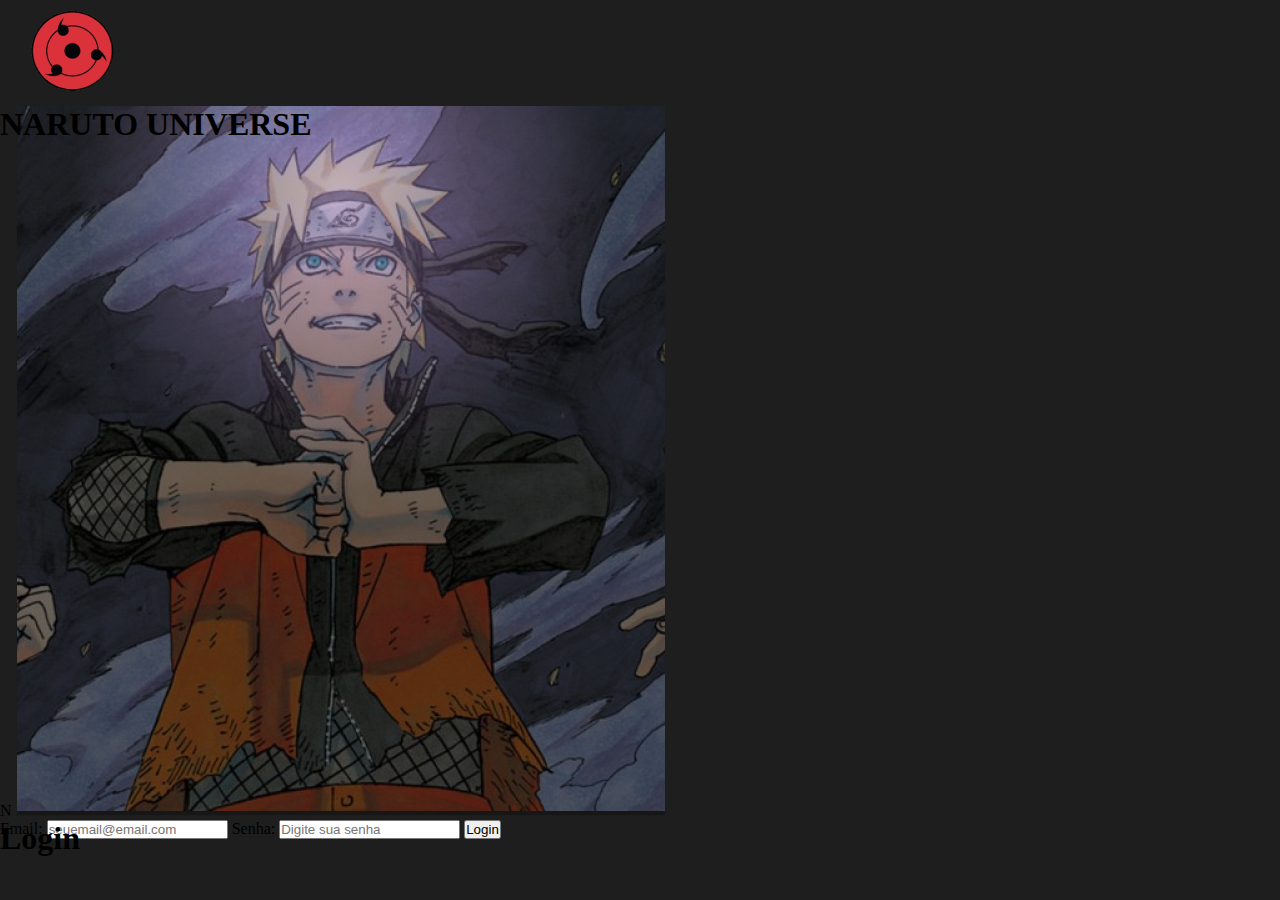
==== pages/login.html @ 52004391 "salvei o arquivo" ====
<!DOCTYPE html>
<html lang="en">
<head>
    <meta charset="UTF-8">
    <meta http-equiv="X-UA-Compatible" content="IE=edge">
    <meta name="viewport" content="width=device-width, initial-scale=1.0">
    <link rel="stylesheet" href="../css/style.css">
    <title>Projeto Naruto Universe</title>
</head>
<body>
   
    <main class="form-box">
        <nav class="navbar container">
            <a href="../index.html">
                <img src="../images/Sharigan-nav-bar.png" alt="Sharigan-home-page">
            </a>
        </nav>
        <div class="form-img"> 
            <h1>NARUTO UNIVERSE</h1>N
            <img src="../images/Login-form.png" alt="imagem-naruto">   
        </div>
             
        <form class="form-login">
            <div class="form"></div>
            <h1>Login</h1>
            <label for="email">Email:</label>
            <input type="text" name="user" id="user" placeholder="seuemail@email.com">
            <label type="password">Senha:</label>
            <input type="text" name="password" id="password" placeholder="Digite sua senha">
            <button class="btn" id="login">Login</button>
        </form>
    </main>

    <script src="../js/login.js" type="module"></script>
</body>
</html>
---- css/style.css ----
:root{
    --yellow-light: #FECA12;
    --orange-400: #F97316; 
    --yellow-dark: #FCBA21;
    --purple: #A973C2;
    --gray-light: #C6B6B6;
    --btn: #D9D9D9;
    --red: #C00505;
    --black: #000;
    --white: #fff;
    --body: #1e1e1e;
}


*{
    padding: 0;
    margin: 0;
    box-sizing: border-box;
}

body{
    background-color: var(--body);
}
.navbar{
    display: flex;
    justify-content: space-between;
    align-items: center;
    padding: 10px 30px;
    font-family: "Nunito", sans-serif;
}

.navbar-nav{
    display: flex;
    list-style: none;
}

.navbar-item{
    padding: 20px;
}

.nav-item .nav-link{
    margin: 0 37.5px 0 0;
    text-decoration: none;
    color: var(--white);
    font-size: 44px;
}

.nav-link{
    font-size: 22px;
    color: var(--white);
    list-style: none;
    text-decoration: none;
}
.nav-link.cadastro{
    padding: 10px 30x;
    background-color: var(--yellow-dark);
    border-radius: 81px;
    font-size: 0.75rem;
    font-weight: 700;
    margin: 0px;
    padding: 9px 18px;
    text-decoration: none;
    font-size: 22px;
    color: var(--black);
}

.nav-link.cadastro:hover{
    background-color: var(--yellow-light);
    color:#A973C2;
}

.hero{
    display: flex;
    justify-content: center;
    align-items: center;
    margin-top: 1rem;
    background: url("../images/header.png");
    background-size: cover;
    width: 100%;
    height:  373px;
}

.container{
    position: relative;
}


  
h1{
    position: absolute;
    font-size: 32px;
}
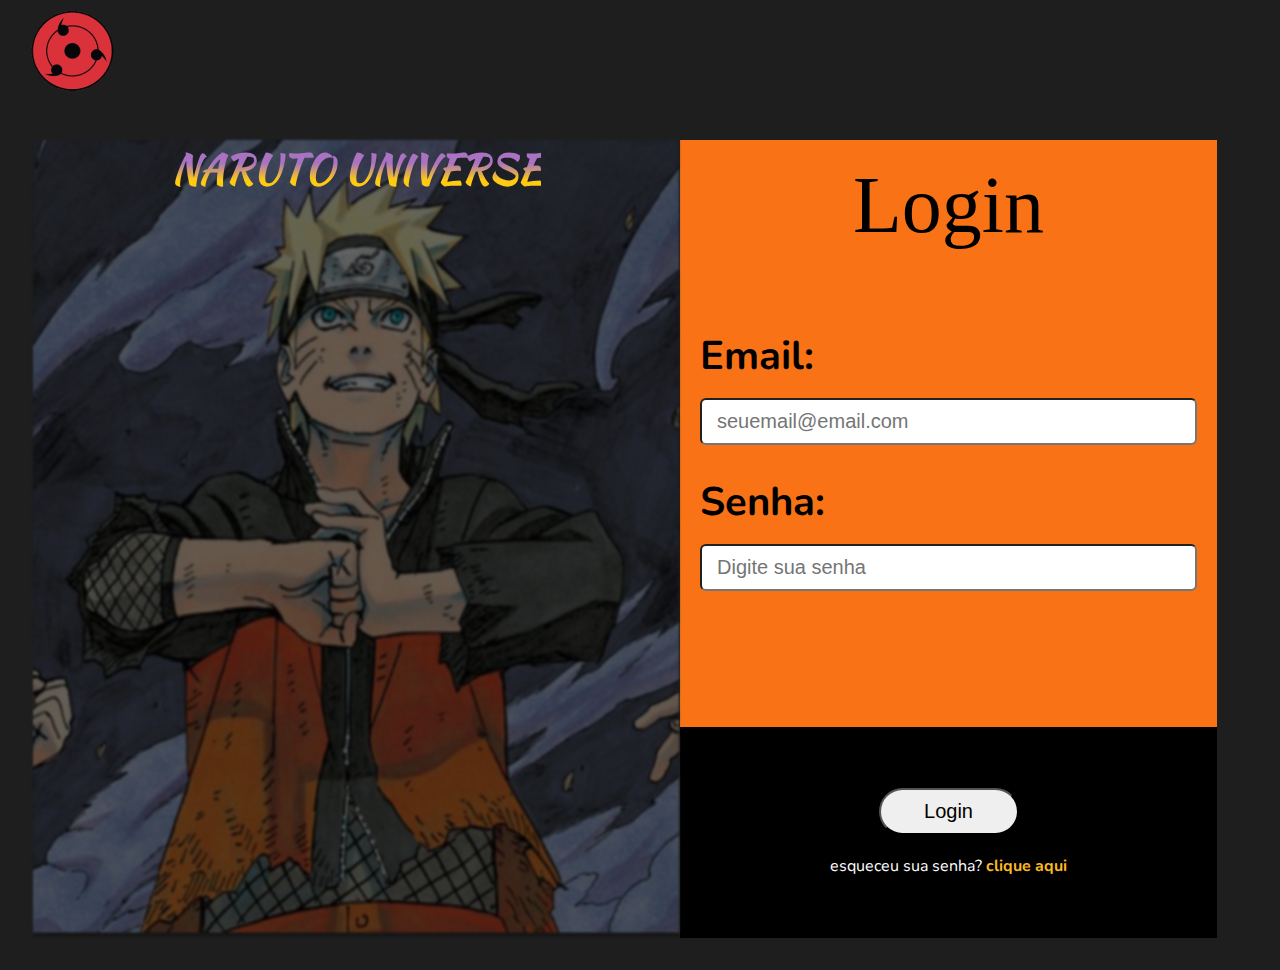
==== commit a2cd3358: "Terminei o Home e falta terminar o btn no Login" ====
--- a/pages/login.html
+++ b/pages/login.html
@@ -5,6 +5,12 @@
     <meta http-equiv="X-UA-Compatible" content="IE=edge">
     <meta name="viewport" content="width=device-width, initial-scale=1.0">
     <link rel="stylesheet" href="../css/style.css">
+    <link rel="preconnect" href="https://fonts.googleapis.com">
+    <link rel="preconnect" href="https://fonts.gstatic.com" crossorigin>
+    <link href="https://fonts.googleapis.com/css2?family=Kaushan+Script&display=swap" rel="stylesheet">
+    <link rel="preconnect" href="https://fonts.googleapis.com">
+    <link rel="preconnect" href="https://fonts.gstatic.com" crossorigin>
+    <link href="https://fonts.googleapis.com/css2?family=Nunito:ital,wght@0,200..1000;1,200..1000&display=swap" rel="stylesheet">
     <title>Projeto Naruto Universe</title>
 </head>
 <body>
@@ -16,21 +22,29 @@
             </a>
         </nav>
         <div class="form-img"> 
-            <h1>NARUTO UNIVERSE</h1>N
+            <div class="box"> 
+            <h1 class="nameProject">NARUTO UNIVERSE</h1>
             <img src="../images/Login-form.png" alt="imagem-naruto">   
         </div>
              
         <form class="form-login">
-            <div class="form"></div>
-            <h1>Login</h1>
+            <div class="Login">
+            <p class="Login-right">Login</p>
+        </div>
+            <div class="form-right"> 
             <label for="email">Email:</label>
-            <input type="text" name="user" id="user" placeholder="seuemail@email.com">
-            <label type="password">Senha:</label>
-            <input type="text" name="password" id="password" placeholder="Digite sua senha">
+            <input class="input" type="text" name="user" id="user" placeholder="seuemail@email.com">
+            <label for="password">Senha:</label>
+            <input class="input" type="password" name="password" id="password" placeholder="Digite sua senha">
+        </div>
+         <div class="btn-div">
             <button class="btn" id="login">Login</button>
+            <p> esqueceu sua senha? <strong>clique aqui </strong></p>
+        </div>
         </form>
+    </div>
     </main>
 
     <script src="../js/login.js" type="module"></script>
 </body>
-</html>+</html>
--- a/css/style.css
+++ b/css/style.css
@@ -11,7 +11,6 @@
     --body: #1e1e1e;
 }
 
-
 *{
     padding: 0;
     margin: 0;
@@ -21,6 +20,7 @@
 body{
     background-color: var(--body);
 }
+
 .navbar{
     display: flex;
     justify-content: space-between;
@@ -51,6 +51,7 @@
     list-style: none;
     text-decoration: none;
 }
+
 .nav-link.cadastro{
     padding: 10px 30x;
     background-color: var(--yellow-dark);
@@ -70,23 +71,164 @@
 }
 
 .hero{
+    position: relative;
     display: flex;
     justify-content: center;
     align-items: center;
     margin-top: 1rem;
-    background: url("../images/header.png");
-    background-size: cover;
     width: 100%;
-    height:  373px;
-}
-
-.container{
+    height: 373px;
+    overflow: hidden;
+}
+
+.hero img{
+    filter: brightness(40%) blur(4px) ;
+    width: 100%;
+    height: 100%;
+    object-fit: cover;
+    
+}
+
+.hero::before {
+    content: '';
+    position: absolute;
+    top: 0;
+    left: 0;
+    width: 100%;
+    height: 100%;
+    background: linear-gradient(to right, rgba(169, 115, 194, 0.315) 0%, rgba(254, 203, 18, 0.308) 100%);
+    z-index: 1; 
+}
+
+
+.container{ 
     position: relative;
 }
 
-
-  
+.logo-footer{
+    display: flex;
+    justify-content: center;
+    align-items: center;
+    margin-top: 57px;
+}
+
 h1{
     position: absolute;
-    font-size: 32px;
-}
+    font-size: 40px;
+    background: #A973C2;
+    background: linear-gradient(to bottom, #A973C2 40%, #fecb12 69%);
+    -webkit-background-clip: text;
+    -webkit-text-fill-color: transparent;
+    font-family: "Kaushan Script";
+}
+
+
+.form-img{
+    display: flex;
+    justify-content: left;
+    align-items: left;
+    padding: 2rem;
+
+}
+
+.nameProject{
+    z-index: 1;
+    font-family: "Kaushan Script";
+}
+.box{
+    display: flex;
+    justify-content: center;
+    
+}
+.box img{
+    width: 648px;
+    filter: brightness(40%) blur(1px);
+}
+
+.form-login {
+    right: 0;
+    top: 0;
+    width: 537px; 
+    box-sizing: border-box;
+    background-color: var(--orange-400);
+    display: flex;
+    flex-direction: column;
+    color:#000;
+    
+}
+
+
+
+  .Login-right{
+    font-size: 80px;
+    color:#000;
+    padding-top: 20px;
+
+}
+.Login{
+    display: flex;
+    align-items: center;
+    justify-content: center;
+    flex-direction: column;   
+}
+.btn-div{
+    background-color: #000;
+    display: flex;
+    justify-content: center;
+    align-items: center;
+    height: 211px;
+    flex-direction: column;
+    font-family: "Nunito";
+    margin-top: 116px;
+    width:100%;
+}
+
+
+.form-right{
+    display: flex;
+    flex-direction: column;
+    margin-top: 3rem;
+    font-size: 40px;
+    font-family: "Nunito";
+    font-weight: bolder;
+}
+
+.input{
+    height: 47px;
+    font-size: 20px;
+    padding-left: 15px;
+    border-radius: 6px;
+    width: auto;
+}
+
+.form-right {
+    margin-bottom: 20px; /* Adiciona um espaçamento de 20 pixels na parte inferior de .form-right */
+}
+
+.form-right label{
+    padding-bottom: 15px;
+    padding-left: 20px;
+    padding-top: 30px;
+}
+.form-right input{
+    margin-bottom: 25px;
+    margin: 0px 20px;
+}
+
+.btn{
+    border-radius: 32px;
+    line-height: normal;
+    width: 140px;
+    font-size: 20px;
+    height: 47px;
+}
+
+.btn-div p{
+    color:white;
+    text-align:center;
+    padding-top: 20px;
+}
+
+.btn-div strong{
+    color: var(--yellow-dark);
+}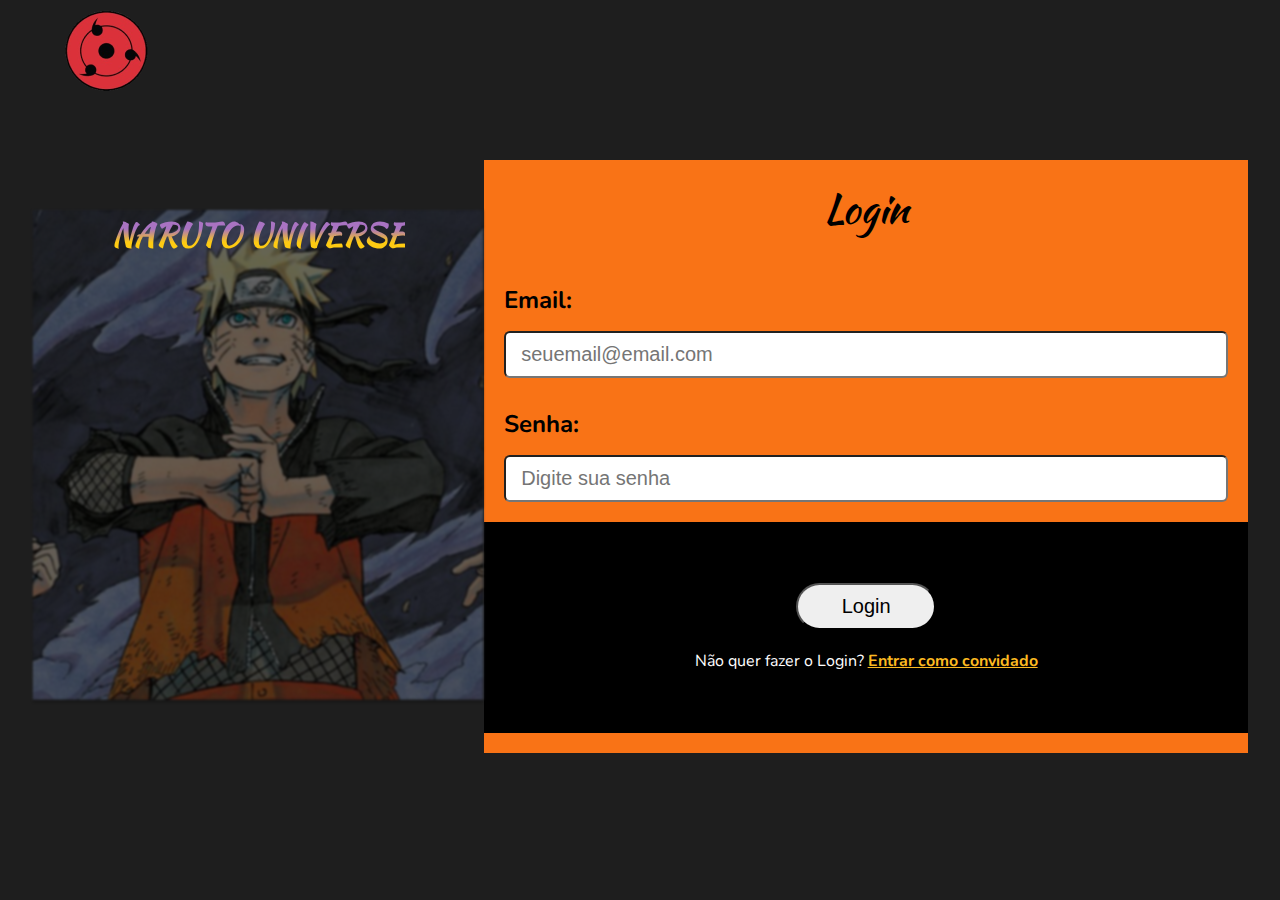
==== commit e8d846fd: "Terminei a parte de responsividade alinhei os erros falta colocar o click no character" ====
--- a/pages/login.html
+++ b/pages/login.html
@@ -39,7 +39,8 @@
         </div>
          <div class="btn-div">
             <button class="btn" id="login">Login</button>
-            <p> esqueceu sua senha? <strong>clique aqui </strong></p>
+            <p> Não quer fazer o Login? 
+                <a href="../index.html">  <strong> Entrar como convidado </strong> </a></p>
         </div>
         </form>
     </div>
--- a/css/style.css
+++ b/css/style.css
@@ -1,6 +1,6 @@
-:root{
+:root {
     --yellow-light: #FECA12;
-    --orange-400: #F97316; 
+    --orange-400: #F97316;
     --yellow-dark: #FCBA21;
     --purple: #A973C2;
     --gray-light: #C6B6B6;
@@ -11,110 +11,102 @@
     --body: #1e1e1e;
 }
 
-*{
+* {
     padding: 0;
     margin: 0;
     box-sizing: border-box;
 }
 
-body{
+body {
     background-color: var(--body);
-}
-
-.navbar{
+    font-family: "Nunito", sans-serif;
+}
+
+.navbar {
     display: flex;
     justify-content: space-between;
     align-items: center;
-    padding: 10px 30px;
-    font-family: "Nunito", sans-serif;
-}
-
-.navbar-nav{
+    padding: 10px 5%;
+}
+
+.navbar-nav {
     display: flex;
     list-style: none;
 }
 
-.navbar-item{
+.navbar-item {
     padding: 20px;
 }
 
-.nav-item .nav-link{
-    margin: 0 37.5px 0 0;
-    text-decoration: none;
+.nav-item .nav-link {
+    margin: 0 15px 0 0;   text-decoration: none;
     color: var(--white);
-    font-size: 44px;
-}
-
-.nav-link{
-    font-size: 22px;
+    font-size: 24px; 
+}
+
+.nav-link {
+    font-size: 18px; 
     color: var(--white);
     list-style: none;
     text-decoration: none;
 }
 
-.nav-link.cadastro{
-    padding: 10px 30x;
+.nav-link.cadastro {
+    padding: 10px 20px;   
+    font-size: 18px; 
+    background-color: var(--yellow-light);
+    border-radius: 30px;
+    color: var(--black);
+}
+
+.nav-link.cadastro:hover {
     background-color: var(--yellow-dark);
-    border-radius: 81px;
-    font-size: 0.75rem;
-    font-weight: 700;
-    margin: 0px;
-    padding: 9px 18px;
-    text-decoration: none;
-    font-size: 22px;
-    color: var(--black);
-}
-
-.nav-link.cadastro:hover{
-    background-color: var(--yellow-light);
-    color:#A973C2;
-}
-
-.hero{
+    color: #000000;
+    border: 2px solid #A973C2; 
+}
+
+.form-right input:hover,
+.form-right input:focus {
+    border: 2px solid var(--yellow-dark); 
+}
+
+.btn-div{
+    height: 100%;
+}
+.btn:hover{
+    background-color: var(--gray-light);
+}
+
+.hero {
     position: relative;
     display: flex;
     justify-content: center;
     align-items: center;
     margin-top: 1rem;
     width: 100%;
-    height: 373px;
-    overflow: hidden;
-}
-
-.hero img{
-    filter: brightness(40%) blur(4px) ;
+    height: 250px;   overflow: hidden;
+}
+
+.hero img {
+    filter: brightness(40%) blur(4px);
     width: 100%;
     height: 100%;
     object-fit: cover;
-    
-}
-
-.hero::before {
-    content: '';
+}
+
+.container {
+    position: relative;
+}
+
+.logo-footer {
+    display: flex;
+    justify-content: center;
+    align-items: center;
+    margin-top: 20px;   margin-bottom: 20px; 
+}
+h1 {
     position: absolute;
-    top: 0;
-    left: 0;
-    width: 100%;
-    height: 100%;
-    background: linear-gradient(to right, rgba(169, 115, 194, 0.315) 0%, rgba(254, 203, 18, 0.308) 100%);
-    z-index: 1; 
-}
-
-
-.container{ 
-    position: relative;
-}
-
-.logo-footer{
-    display: flex;
-    justify-content: center;
-    align-items: center;
-    margin-top: 57px;
-}
-
-h1{
-    position: absolute;
-    font-size: 40px;
+    font-size: 32px; 
     background: #A973C2;
     background: linear-gradient(to bottom, #A973C2 40%, #fecb12 69%);
     -webkit-background-clip: text;
@@ -122,56 +114,52 @@
     font-family: "Kaushan Script";
 }
 
-
-.form-img{
-    display: flex;
-    justify-content: left;
-    align-items: left;
+.form-img {
+    display: flex;
+    justify-content: center;
+    align-items: center;
     padding: 2rem;
-
-}
-
-.nameProject{
+}
+
+.nameProject {
     z-index: 1;
     font-family: "Kaushan Script";
 }
-.box{
-    display: flex;
-    justify-content: center;
-    
-}
-.box img{
-    width: 648px;
+
+.box {
+    display: flex;
+    justify-content: center;
+}
+
+.box img {
+    width: 100%;  max-width: 648px;
     filter: brightness(40%) blur(1px);
 }
 
 .form-login {
-    right: 0;
-    top: 0;
-    width: 537px; 
-    box-sizing: border-box;
+    width: 90%;  box-sizing: border-box;
     background-color: var(--orange-400);
     display: flex;
     flex-direction: column;
-    color:#000;
-    
-}
-
-
-
-  .Login-right{
-    font-size: 80px;
-    color:#000;
+    color: #000;
+    margin: 20px auto; 
+}
+
+.Login-right {
+    font-size: 40px; 
+    color: #000;
     padding-top: 20px;
-
-}
-.Login{
-    display: flex;
-    align-items: center;
-    justify-content: center;
-    flex-direction: column;   
-}
-.btn-div{
+    font-family: "Kaushan Script";
+}
+
+.Login {
+    display: flex;
+    align-items: center;
+    justify-content: center;
+    flex-direction: column;
+}
+
+.btn-div {
     background-color: #000;
     display: flex;
     justify-content: center;
@@ -179,21 +167,22 @@
     height: 211px;
     flex-direction: column;
     font-family: "Nunito";
-    margin-top: 116px;
-    width:100%;
-}
-
-
-.form-right{
-    display: flex;
-    flex-direction: column;
-    margin-top: 3rem;
-    font-size: 40px;
+    margin-top: 20px;
+    margin-bottom: 20px; 
+    width: 100%;
+    background-size: cover;
+    background-position: 0 100%;
+}
+.form-right {
+    display: flex;
+    flex-direction: column;
+    margin-top: 1rem; 
+    font-size: 24px; 
     font-family: "Nunito";
     font-weight: bolder;
 }
 
-.input{
+.input {
     height: 47px;
     font-size: 20px;
     padding-left: 15px;
@@ -201,21 +190,18 @@
     width: auto;
 }
 
-.form-right {
-    margin-bottom: 20px; /* Adiciona um espaçamento de 20 pixels na parte inferior de .form-right */
-}
-
-.form-right label{
+.form-right label {
     padding-bottom: 15px;
     padding-left: 20px;
     padding-top: 30px;
 }
-.form-right input{
+
+.form-right input {
     margin-bottom: 25px;
     margin: 0px 20px;
 }
 
-.btn{
+.btn {
     border-radius: 32px;
     line-height: normal;
     width: 140px;
@@ -223,12 +209,96 @@
     height: 47px;
 }
 
-.btn-div p{
-    color:white;
-    text-align:center;
+.btn-div p {
+    color: white;
+    text-align: center;
     padding-top: 20px;
 }
 
-.btn-div strong{
+.btn-div strong {
     color: var(--yellow-dark);
-}+}
+
+.form-img {
+    display: flex;
+    align-items: center;
+    justify-content: center;
+}
+
+li {
+    list-style: none;
+}
+
+.character-grid {
+    display: grid;
+    grid-template-columns: repeat(auto-fill, minmax(300px, 1fr)); 
+    gap: 20px;
+    max-width: 1200px;
+    margin: 0 auto;
+    padding: 20px; 
+}
+
+.container-character {
+    background-color: var(--orange-400);
+    font-family: "Kaushan Script";
+    font-size: 20px; 
+    margin-bottom: 15px;
+}
+
+.character-info {
+    display: flex;
+    flex-direction: column;
+    background-color: var(--gray-light);
+    background-size: cover;
+    min-height: 250px; /* Altura mínima padrão */
+    font-size: 18px;
+}
+
+.character-info img {
+    max-width: 100%;
+    height: auto;
+    width: 100%;
+    max-height: 200px;
+    object-fit: cover;
+    display: flex;
+    align-items: center;
+    justify-content: center;
+}
+
+.box-info {
+    background-color: var(--black);
+    color: var(--white);
+    padding: 20px;
+    box-sizing: border-box;
+    min-height: 150px; 
+    background-size: cover; 
+    height: 100%; 
+}
+
+@media only screen and (max-width: 768px) {
+    .box-info {
+        min-height: 120px; 
+    }
+}
+
+a {
+    color: var(--yellow-dark);
+}
+
+@media only screen and (max-width: 768px) {
+    .nav-link.cadastro {
+        font-size: 16px;
+        padding: 10px 15px;
+    }
+
+    .btn {
+        width: 120px;
+        font-size: 18px;
+        height: 40px;
+    }
+
+    .character-grid {
+        grid-template-columns: repeat(auto-fill, minmax(250px, 1fr));
+        gap: 10px;
+    }
+}
